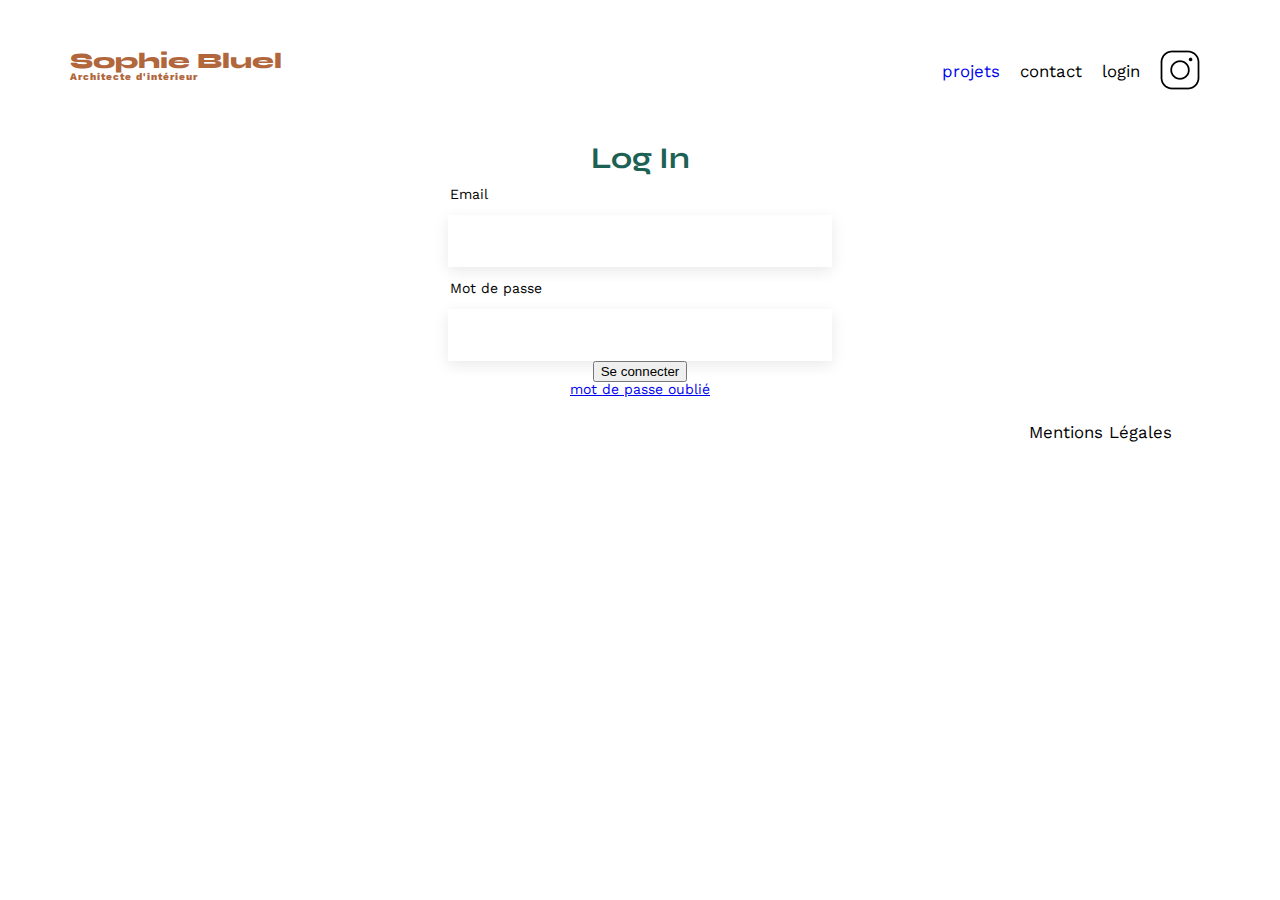
==== Portfolio-architecte-sophie-bluel/FrontEnd/assets/login.html @ f3f8ebd9 "first commit" ====
<!DOCTYPE html>
<html lang="fr">
    <head>
        <meta charset="UTF-8" />
        <title>Sophie Bluel - Architecte d'intérieur</title>
        <meta name="viewport" content="width=device-width, initial-scale=1.0" />
        <link rel="preconnect" href="https://fonts.googleapis.com" />
        <link rel="preconnect" href="https://fonts.gstatic.com" crossorigin />
        <link
            href="https://fonts.googleapis.com/css2?family=Syne:wght@700;800&family=Work+Sans&display=swap"
            rel="stylesheet"
        />
        <meta name="description" content="" />
        <link rel="stylesheet" href="../assets/style.css" />
    </head>
    <body>
        <header>
            <h1>Sophie Bluel <span>Architecte d'intérieur</span></h1>
            <nav>
                <ul>
                    <li><a href="../index.html">projets</a></li>
                    <li>contact</li>
                    <li>login</li>
                    <li>
                        <img
                            src="../assets/icons/instagram.png"
                            alt="Instagram"
                        />
                    </li>
                </ul>
            </nav>
        </header>
        <main>
            <form>
                <h2>Log In</h2>
                <label for="email">Email</label>
                <input type="email" id="email" />
                <label for="password">Mot de passe</label>
                <input type="password" id="password" />
                <button type="submit">Se connecter</button>
                <a href="#">mot de passe oublié</a>
                <p id="error"></p>
            </form>
        </main>
        <footer>
            <nav>
                <ul>
                    <li>Mentions Légales</li>
                </ul>
            </nav>
        </footer>
        <script type="module" src="./login.js"></script>
    </body>
</html>
---- Portfolio-architecte-sophie-bluel/FrontEnd/assets/style.css ----
/* http://meyerweb.com/eric/tools/css/reset/
   v2.0 | 20110126
   License: none (public domain)
*/

html,
body,
div,
span,
applet,
object,
iframe,
h1,
h2,
h3,
h4,
h5,
h6,
p,
blockquote,
pre,
a,
abbr,
acronym,
address,
big,
cite,
code,
del,
dfn,
em,
img,
ins,
kbd,
q,
s,
samp,
small,
strike,
strong,
sub,
sup,
tt,
var,
b,
u,
i,
center,
dl,
dt,
dd,
ol,
ul,
li,
fieldset,
form,
label,
legend,
table,
caption,
tbody,
tfoot,
thead,
tr,
th,
td,
article,
aside,
canvas,
details,
embed,
figure,
figcaption,
footer,
header,
hgroup,
menu,
nav,
output,
ruby,
section,
summary,
time,
mark,
audio,
video {
    margin: 0;
    padding: 0;
    border: 0;
    font-size: 100%;
    font: inherit;
    vertical-align: baseline;
}
/* HTML5 display-role reset for older browsers */
article,
aside,
details,
figcaption,
figure,
footer,
header,
hgroup,
menu,
nav,
section {
    display: block;
}
body {
    line-height: 1;
}
ol,
ul {
    list-style: none;
}
blockquote,
q {
    quotes: none;
}
blockquote:before,
blockquote:after,
q:before,
q:after {
    content: "";
    content: none;
}
table {
    border-collapse: collapse;
    border-spacing: 0;
}
/** end reset css**/
body {
    max-width: 1140px;
    margin: auto;
    font-family: "Work Sans";
    font-size: 14px;
}
header {
    display: flex;
    justify-content: space-between;
    margin: 50px 0;
}
section {
    margin: 50px 0;
}

h1 {
    display: flex;
    flex-direction: column;
    font-family: "Syne";
    font-size: 22px;
    font-weight: 800;
    color: #b1663c;
}

h1 > span {
    font-family: "Work Sans";
    font-size: 10px;
    letter-spacing: 0.1em;
}

h2 {
    font-family: "Syne";
    font-weight: 700;
    font-size: 30px;
    color: #1d6154;
}
nav ul {
    display: flex;
    align-items: center;
    list-style-type: none;
    cursor: pointer;
}
nav li {
    padding: 0 10px;
    font-size: 1.2em;
}

nav a {
    text-decoration: none;
}

li:hover {
    color: #b1663c;
}
#introduction {
    display: flex;
    align-items: center;
}
#introduction figure {
    flex: 1;
}
#introduction img {
    display: block;
    margin: auto;
    width: 80%;
}

#introduction article {
    flex: 1;
}
#introduction h2 {
    margin-bottom: 1em;
}

#introduction p {
    margin-bottom: 0.5em;
}
#portfolio h2 {
    text-align: center;
    margin-bottom: 1em;
}
.gallery {
    width: 100%;
    display: grid;
    grid-template-columns: 1fr 1fr 1fr;
    grid-column-gap: 20px;
    grid-row-gap: 20px;
}

.gallery img {
    width: 100%;
}
#contact {
    width: 50%;
    margin: auto;
}
#contact > * {
    text-align: center;
}
#contact h2 {
    margin-bottom: 20px;
}
#contact form {
    text-align: left;
    margin-top: 30px;
    display: flex;
    flex-direction: column;
}

#contact input {
    height: 50px;
    font-size: 1.2em;
    border: none;
    box-shadow: 0px 4px 14px rgba(0, 0, 0, 0.09);
}
#contact label {
    margin: 2em 0 1em 0;
}
#contact textarea {
    border: none;
    box-shadow: 0px 4px 14px rgba(0, 0, 0, 0.09);
}

input[type="submit"] {
    font-family: "Syne";
    font-weight: 700;
    color: white;
    background-color: #1d6154;
    margin: 2em auto;
    width: 180px;
    text-align: center;
    border-radius: 60px;
}

footer nav ul {
    display: flex;
    justify-content: flex-end;
    margin: 2em;
}

.bouttons-filtre {
    display: flex;
    justify-content: space-evenly;
    margin: 2em 0;
}

.button-filtre {
    font-weight: 700;
    text-align: center;
    flex-shrink: 0;
    height: 2.3125rem;
    border-radius: 3.75rem;
    color: #1d6154;
    background-color: #fffef8;
    font-family: Syne;
    font-size: 1rem;
    padding: 0.56rem 2.56rem;
    cursor: pointer;
    border: 1px solid #1d6154;
    transition: all 0.3s;
}

.button-filtre:hover {
    background-color: #1d6154;
    color: white;
}

.active {
    background-color: #1d6154;
    color: white;
}

form {
    display: flex;
    flex-direction: column;
    align-items: center;
    max-width: 380px;
    margin: auto;
}

label {
    margin: 1em 0;
    align-self: flex-start;
}

input {
    width: 100%;
    height: 50px;
    font-size: 1.2em;
    border: none;
    box-shadow: 0px 4px 14px rgba(0, 0, 0, 0.09);
}
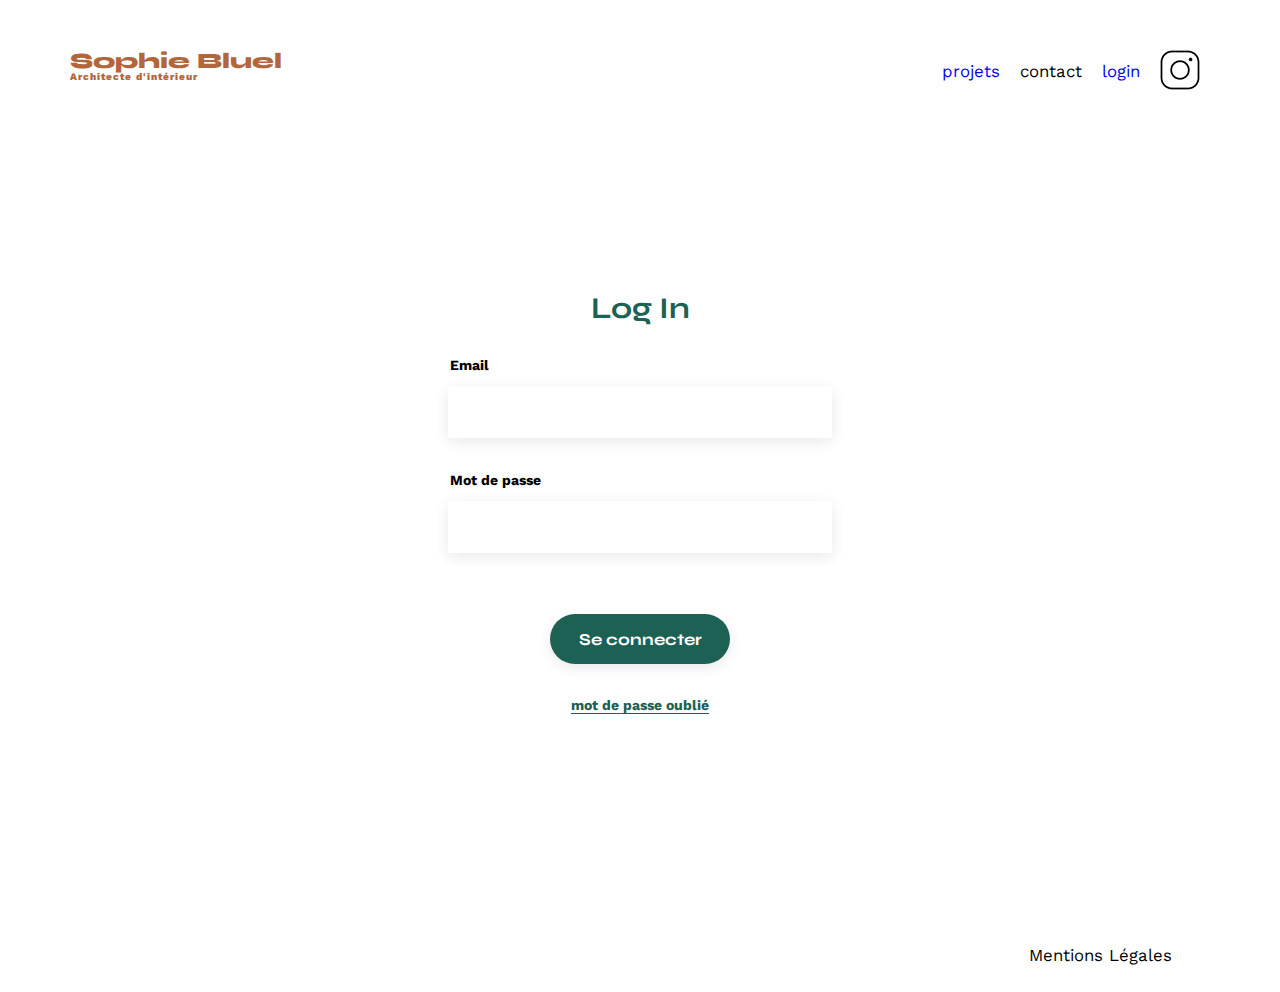
==== commit 5bf99c70: "add login system" ====
--- a/Portfolio-architecte-sophie-bluel/FrontEnd/assets/login.html
+++ b/Portfolio-architecte-sophie-bluel/FrontEnd/assets/login.html
@@ -20,7 +20,7 @@
                 <ul>
                     <li><a href="../index.html">projets</a></li>
                     <li>contact</li>
-                    <li>login</li>
+                    <li><a href="#" class="btnLogin">login</a></li>
                     <li>
                         <img
                             src="../assets/icons/instagram.png"
@@ -37,9 +37,9 @@
                 <input type="email" id="email" />
                 <label for="password">Mot de passe</label>
                 <input type="password" id="password" />
-                <button type="submit">Se connecter</button>
+                <p id="error"></p>
+                <input type="submit" value="Se connecter" id="loginButton" />
                 <a href="#">mot de passe oublié</a>
-                <p id="error"></p>
             </form>
         </main>
         <footer>
--- a/Portfolio-architecte-sophie-bluel/FrontEnd/assets/style.css
+++ b/Portfolio-architecte-sophie-bluel/FrontEnd/assets/style.css
@@ -306,11 +306,21 @@
     align-items: center;
     max-width: 380px;
     margin: auto;
+    margin-top: 200px;
+    margin-bottom: 235px;
+}
+
+form a {
+    color: #1d6154;
+    font-weight: 700;
+    text-underline-offset: 0.2em;
 }
 
 label {
     margin: 1em 0;
     align-self: flex-start;
+    margin-top: 2.5em;
+    font-weight: 700;
 }
 
 input {
@@ -320,3 +330,32 @@
     border: none;
     box-shadow: 0px 4px 14px rgba(0, 0, 0, 0.09);
 }
+
+#error {
+    color: red;
+    margin-top: 2em;
+    font-weight: 700;
+    transition: all 0.3s;
+}
+
+.title {
+    display: flex;
+    justify-content: center;
+    align-items: baseline;
+    gap: 10px;
+}
+
+.title a {
+    cursor: pointer;
+    color: #1d6154;
+    font-weight: 700;
+    display: none;
+}
+
+.title a:hover {
+    text-decoration: underline;
+}
+
+.title a i {
+    margin-right: 0.5rem;
+}
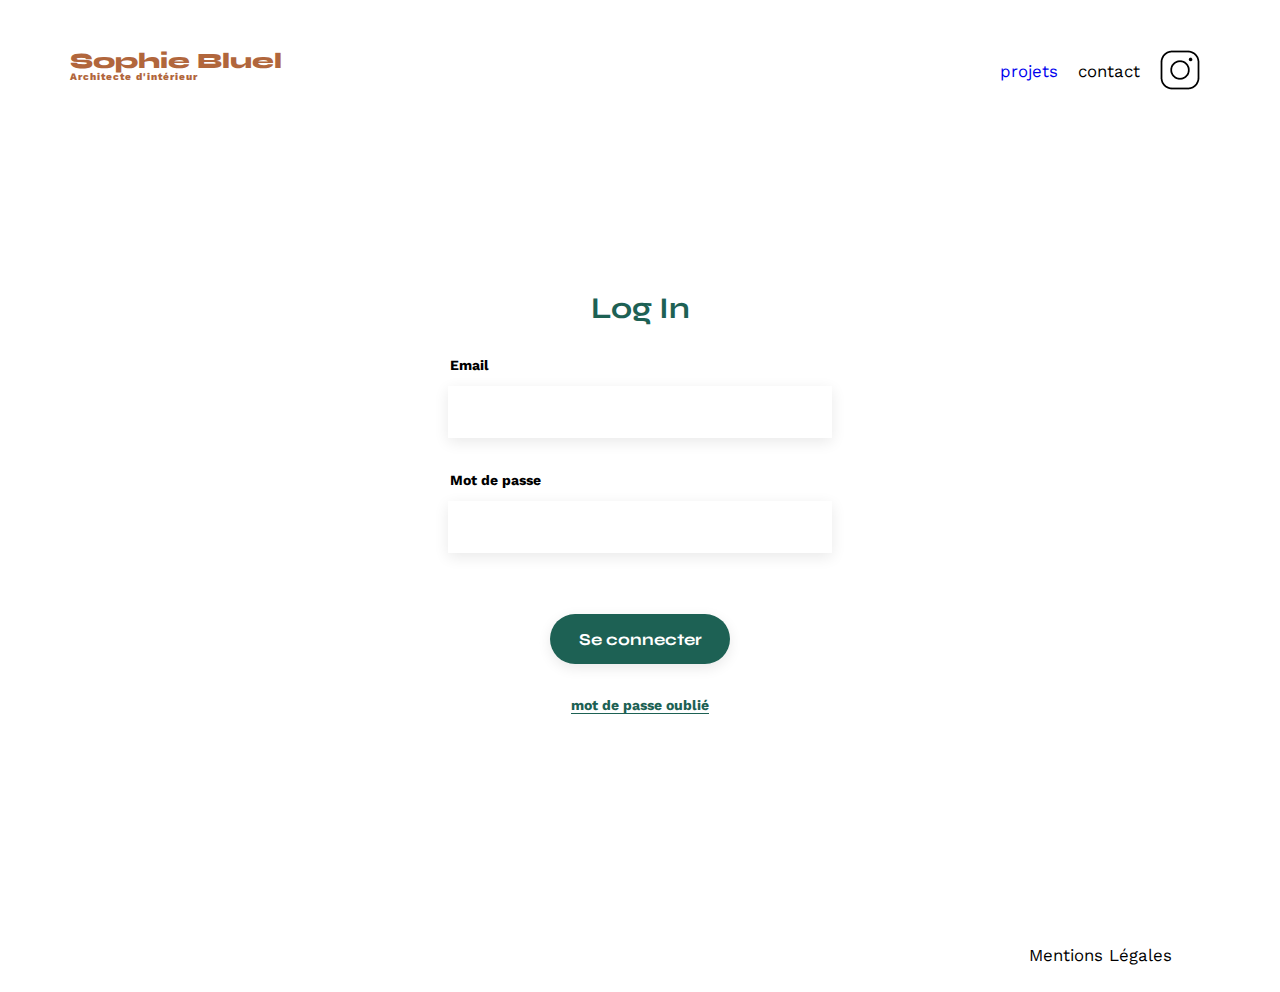
==== commit 9d886722: "ajoute de la fonction de retirer des project" ====
--- a/Portfolio-architecte-sophie-bluel/FrontEnd/assets/login.html
+++ b/Portfolio-architecte-sophie-bluel/FrontEnd/assets/login.html
@@ -20,7 +20,7 @@
                 <ul>
                     <li><a href="../index.html">projets</a></li>
                     <li>contact</li>
-                    <li><a href="#" class="btnLogin">login</a></li>
+                    <!-- <li><a href="#" class="btnLogin"></a></li> -->
                     <li>
                         <img
                             src="../assets/icons/instagram.png"
--- a/Portfolio-architecte-sophie-bluel/FrontEnd/assets/style.css
+++ b/Portfolio-architecte-sophie-bluel/FrontEnd/assets/style.css
@@ -209,12 +209,14 @@
     text-align: center;
     margin-bottom: 1em;
 }
+
 .gallery {
-    width: 100%;
+    width: 90%;
     display: grid;
     grid-template-columns: 1fr 1fr 1fr;
     grid-column-gap: 20px;
     grid-row-gap: 20px;
+    margin: auto;
 }
 
 .gallery img {
@@ -329,6 +331,7 @@
     font-size: 1.2em;
     border: none;
     box-shadow: 0px 4px 14px rgba(0, 0, 0, 0.09);
+    cursor: pointer;
 }
 
 #error {
@@ -347,7 +350,7 @@
 
 .title a {
     cursor: pointer;
-    color: #1d6154;
+    color: #333;
     font-weight: 700;
     display: none;
 }
@@ -359,3 +362,93 @@
 .title a i {
     margin-right: 0.5rem;
 }
+
+.popup {
+    display: none;
+    position: fixed;
+    z-index: 1;
+    left: 0;
+    top: 0;
+    width: 100%;
+    height: 100vh;
+    overflow: auto;
+    background-color: rgb(0, 0, 0);
+    background-color: rgba(0, 0, 0, 0.4);
+}
+
+.popup-container {
+    background-color: #fefefe;
+    margin: 15% auto;
+    padding: 20px;
+    width: 42%;
+    position: relative;
+    border-radius: 0.625rem;
+}
+
+.popup-container .close-button {
+    position: absolute;
+    top: 1.5rem;
+    right: 2rem;
+    font-size: 2rem;
+    cursor: pointer;
+    transition: all 0.3s;
+}
+
+.popup-container .close-button:hover {
+    color: #b13c3c;
+}
+
+.popup-content {
+    display: flex;
+    flex-direction: column;
+    align-items: center;
+    margin-top: 2rem;
+    width: 100%;
+}
+
+.popup-content h2 {
+    font-family: "Work Sans";
+    color: #333;
+}
+
+.popup-images {
+    display: flex;
+    align-self: flex-start;
+    padding-top: 2rem;
+    row-gap: 1.6rem;
+    column-gap: 0.39rem;
+    flex-wrap: wrap;
+    width: 80%;
+    margin: auto;
+}
+
+.popup-images img {
+    max-width: 7.6rem;
+}
+
+.edit-image {
+    position: relative;
+}
+
+.icon-trash {
+    position: absolute;
+    top: 0.4rem;
+    right: 0.4rem;
+    padding: 0.4rem;
+    background: #333;
+    color: white;
+    cursor: pointer;
+    border-radius: 5px;
+}
+
+.popup-divider {
+    width: 80%;
+    height: 1px;
+    background-color: #b3b3b3;
+    margin-top: 2rem;
+}
+
+.popup-content input[type="submit"] {
+    width: 14.8125rem;
+    cursor: pointer;
+}
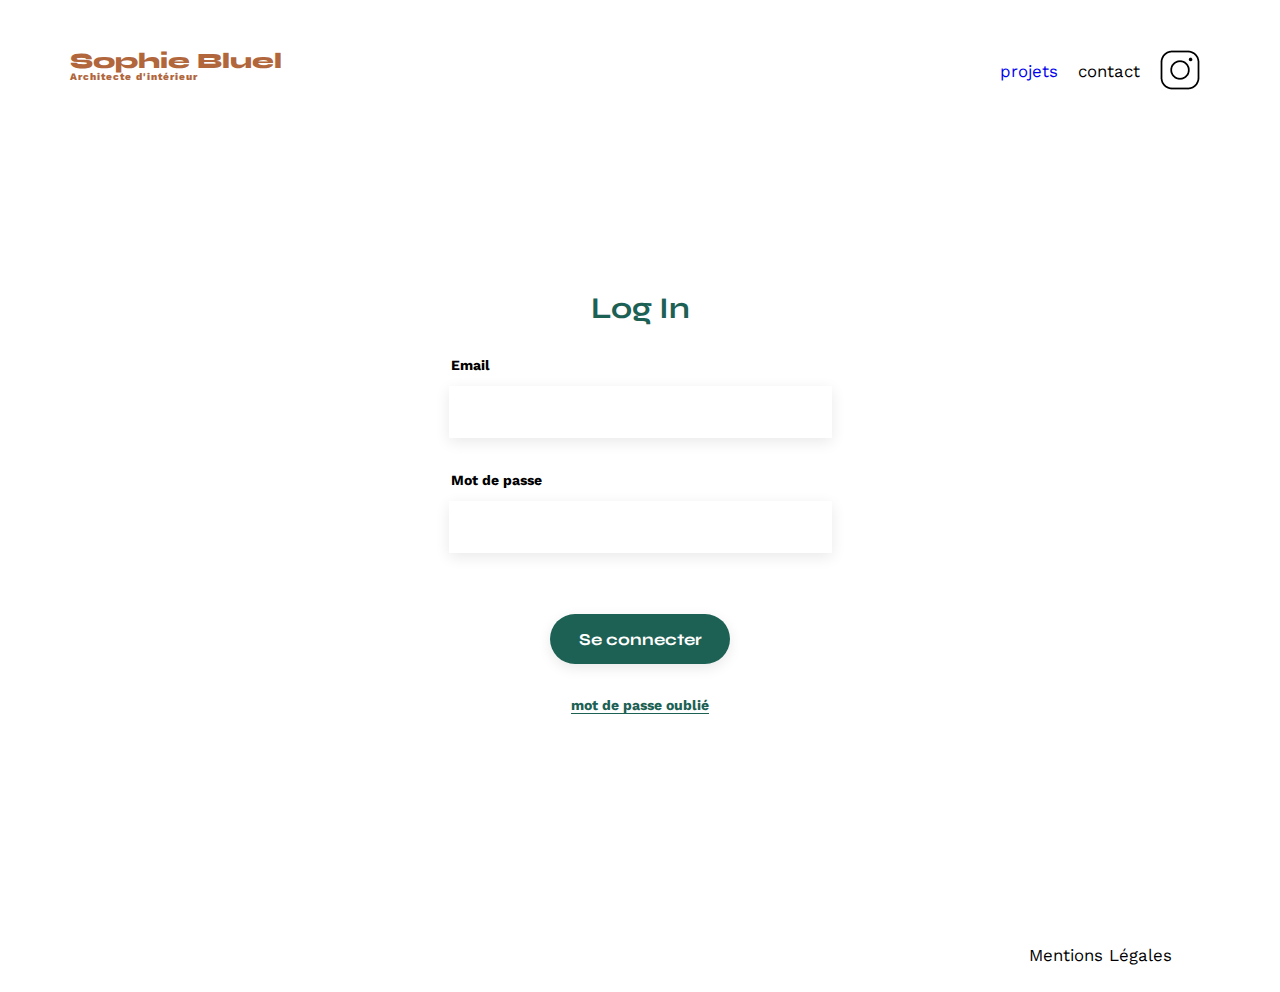
==== commit 88408823: "ajoute de la popup pour ajouter des image" ====
--- a/Portfolio-architecte-sophie-bluel/FrontEnd/assets/login.html
+++ b/Portfolio-architecte-sophie-bluel/FrontEnd/assets/login.html
@@ -31,7 +31,7 @@
             </nav>
         </header>
         <main>
-            <form>
+            <form class="form-login">
                 <h2>Log In</h2>
                 <label for="email">Email</label>
                 <input type="email" id="email" />
--- a/Portfolio-architecte-sophie-bluel/FrontEnd/assets/style.css
+++ b/Portfolio-architecte-sophie-bluel/FrontEnd/assets/style.css
@@ -262,6 +262,7 @@
     width: 180px;
     text-align: center;
     border-radius: 60px;
+    cursor: pointer;
 }
 
 footer nav ul {
@@ -306,7 +307,6 @@
     display: flex;
     flex-direction: column;
     align-items: center;
-    max-width: 380px;
     margin: auto;
     margin-top: 200px;
     margin-bottom: 235px;
@@ -331,7 +331,11 @@
     font-size: 1.2em;
     border: none;
     box-shadow: 0px 4px 14px rgba(0, 0, 0, 0.09);
-    cursor: pointer;
+    cursor: text;
+}
+
+.form-login {
+    max-width: 23.6875rem;
 }
 
 #error {
@@ -379,13 +383,13 @@
 .popup-container {
     background-color: #fefefe;
     margin: 15% auto;
-    padding: 20px;
-    width: 42%;
+    padding: 40px 15px;
+    width: 39.375rem;
     position: relative;
     border-radius: 0.625rem;
 }
 
-.popup-container .close-button {
+.close-button {
     position: absolute;
     top: 1.5rem;
     right: 2rem;
@@ -394,7 +398,7 @@
     transition: all 0.3s;
 }
 
-.popup-container .close-button:hover {
+.close-button:hover {
     color: #b13c3c;
 }
 
@@ -406,7 +410,110 @@
     width: 100%;
 }
 
+.popup-content-ajoute {
+    display: flex;
+    flex-direction: column;
+    align-items: center;
+    margin-top: 2rem;
+    width: 100%;
+}
+
+.back-arrow {
+    position: absolute;
+    top: 1.5rem;
+    left: 2rem;
+    font-size: 2rem;
+    cursor: pointer;
+}
+
+.ajout-image-window {
+    display: flex;
+    flex-direction: column;
+    align-items: center;
+    margin-top: 2rem;
+    width: 80%;
+    background: #e8f1f6;
+    border-radius: 0.1875rem;
+}
+
+.ajout-image-window i {
+    margin-top: 1rem;
+    font-size: 4.75rem;
+    color: #cbd6dc;
+}
+
+.ajout-image-window p {
+    color: #306685;
+    margin: 1rem 0;
+    font-weight: 700;
+}
+
+.formAjoutImage {
+    width: 80%;
+    margin: 0;
+}
+
+input[type="file"] {
+    display: none;
+}
+
+.bouton-ajout-image {
+    font-family: "work sans";
+    color: #306685;
+    background-color: #cbd6dc;
+    padding: 0.625rem 1rem;
+    margin: 2em auto;
+    border-radius: 60px;
+    font-size: 1.2rem;
+    cursor: pointer;
+    transition: all 0.3s;
+}
+
+.bouton-ajout-image:hover {
+    background-color: #1d6154;
+    color: white;
+    scale: 1.1;
+}
+
+#file-name {
+    margin: 1em 0;
+    color: #306685;
+    font-weight: 700;
+    font-family: "work sans";
+}
+
+#validerForm {
+    font-family: "Syne";
+    color: white;
+    background-color: #a7a7a7;
+    padding: 0.625rem 3rem;
+    margin: 2em auto;
+    border-radius: 60px;
+    font-size: 1.2rem;
+    cursor: pointer;
+    transition: all 0.3s;
+}
+
+#validerForm:hover {
+    background-color: #1d6154;
+    scale: 1.1;
+}
+
+#selectCategorie {
+    min-width: 100%;
+    height: 50px;
+    margin: 1rem 0;
+    background: #fffef8;
+    box-shadow: 0px 4px 14px rgba(0, 0, 0, 0.09);
+    border: none;
+}
+
 .popup-content h2 {
+    font-family: "Work Sans";
+    color: #333;
+}
+
+.popup-content-ajoute h2 {
     font-family: "Work Sans";
     color: #333;
 }
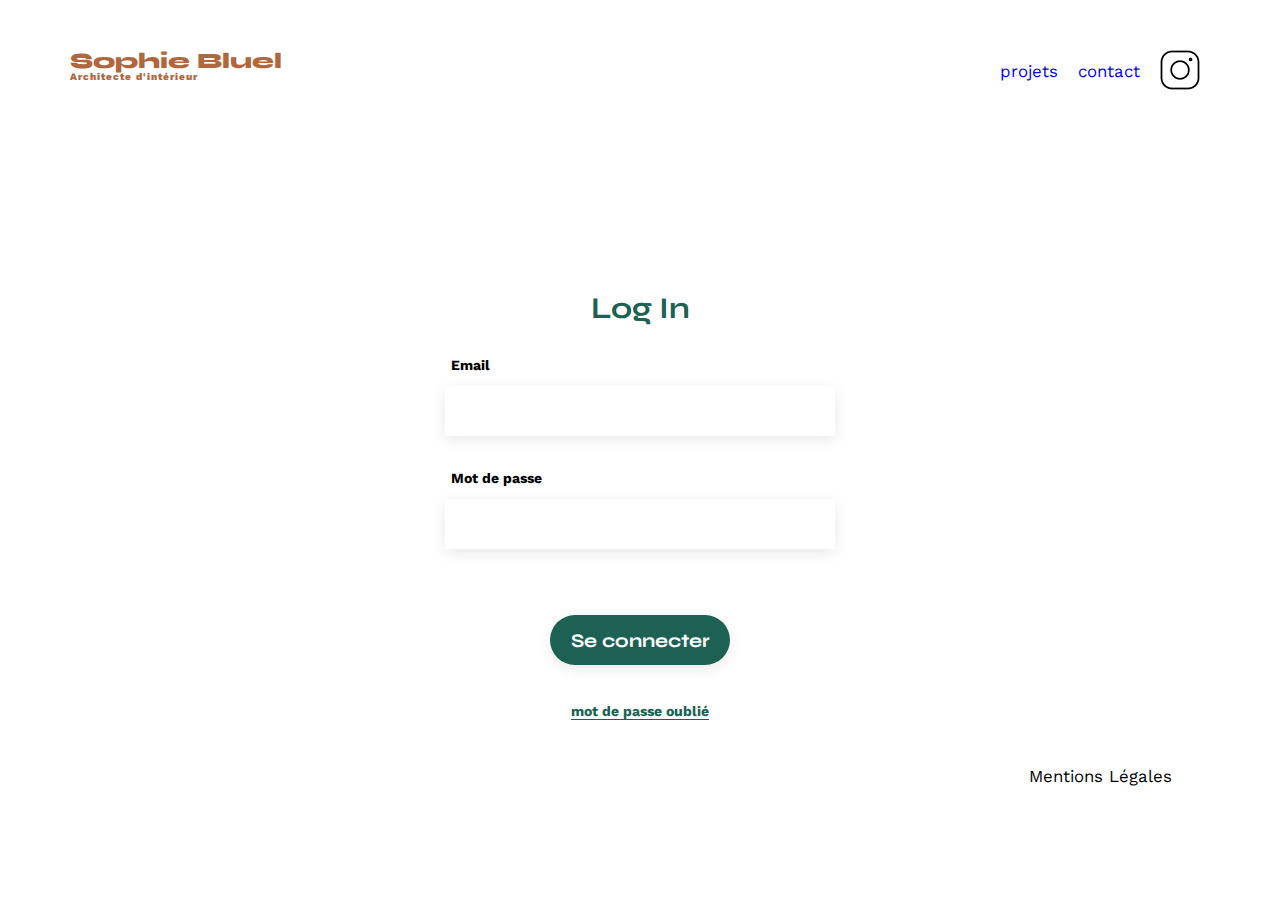
==== commit 0bdfb070: "WIP add image form" ====
--- a/Portfolio-architecte-sophie-bluel/FrontEnd/assets/login.html
+++ b/Portfolio-architecte-sophie-bluel/FrontEnd/assets/login.html
@@ -18,8 +18,12 @@
             <h1>Sophie Bluel <span>Architecte d'intérieur</span></h1>
             <nav>
                 <ul>
-                    <li><a href="../index.html">projets</a></li>
-                    <li>contact</li>
+                    <li>
+                        <a href="/">projets</a>
+                    </li>
+                    <li>
+                        <a href="/">contact</a>
+                    </li>
                     <!-- <li><a href="#" class="btnLogin"></a></li> -->
                     <li>
                         <img
--- a/Portfolio-architecte-sophie-bluel/FrontEnd/assets/style.css
+++ b/Portfolio-architecte-sophie-bluel/FrontEnd/assets/style.css
@@ -90,6 +90,7 @@
     font-size: 100%;
     font: inherit;
     vertical-align: baseline;
+    scroll-behavior: smooth;
 }
 /* HTML5 display-role reset for older browsers */
 article,
@@ -241,7 +242,7 @@
 
 #contact input {
     height: 50px;
-    font-size: 1.2em;
+    font-size: 1.2rem;
     border: none;
     box-shadow: 0px 4px 14px rgba(0, 0, 0, 0.09);
 }
@@ -250,12 +251,18 @@
 }
 #contact textarea {
     border: none;
+    font-size: 1.2rem;
+    padding: 15px;
+    outline: none;
     box-shadow: 0px 4px 14px rgba(0, 0, 0, 0.09);
+    resize: none;
+    width: 95%;
 }
 
 input[type="submit"] {
     font-family: "Syne";
     font-weight: 700;
+    font-size: 1.2rem;
     color: white;
     background-color: #1d6154;
     margin: 2em auto;
@@ -309,7 +316,7 @@
     align-items: center;
     margin: auto;
     margin-top: 200px;
-    margin-bottom: 235px;
+    margin-bottom: 50px;
 }
 
 form a {
@@ -326,10 +333,12 @@
 }
 
 input {
-    width: 100%;
+    width: 95%;
     height: 50px;
     font-size: 1.2em;
     border: none;
+    padding: 0 15px;
+    outline: none;
     box-shadow: 0px 4px 14px rgba(0, 0, 0, 0.09);
     cursor: text;
 }
@@ -369,13 +378,15 @@
 
 .popup {
     display: none;
+    justify-content: center;
+    align-items: center;
     position: fixed;
     z-index: 1;
     left: 0;
     top: 0;
     width: 100%;
     height: 100vh;
-    overflow: auto;
+    overflow: hidden;
     background-color: rgb(0, 0, 0);
     background-color: rgba(0, 0, 0, 0.4);
 }
@@ -383,8 +394,8 @@
 .popup-container {
     background-color: #fefefe;
     margin: 15% auto;
-    padding: 40px 15px;
-    width: 39.375rem;
+    padding-top: 40px;
+    width: 39.5rem;
     position: relative;
     border-radius: 0.625rem;
 }
@@ -444,7 +455,7 @@
 
 .ajout-image-window p {
     color: #306685;
-    margin: 1rem 0;
+    margin-bottom: 1rem;
     font-weight: 700;
 }
 
@@ -462,7 +473,7 @@
     color: #306685;
     background-color: #cbd6dc;
     padding: 0.625rem 1rem;
-    margin: 2em auto;
+    margin: 1rem auto 0 auto;
     border-radius: 60px;
     font-size: 1.2rem;
     cursor: pointer;
@@ -503,7 +514,10 @@
     min-width: 100%;
     height: 50px;
     margin: 1rem 0;
-    background: #fffef8;
+    padding: 0.625rem 1rem;
+    font-size: 1.2rem;
+    border: none;
+    background: white;
     box-shadow: 0px 4px 14px rgba(0, 0, 0, 0.09);
     border: none;
 }
